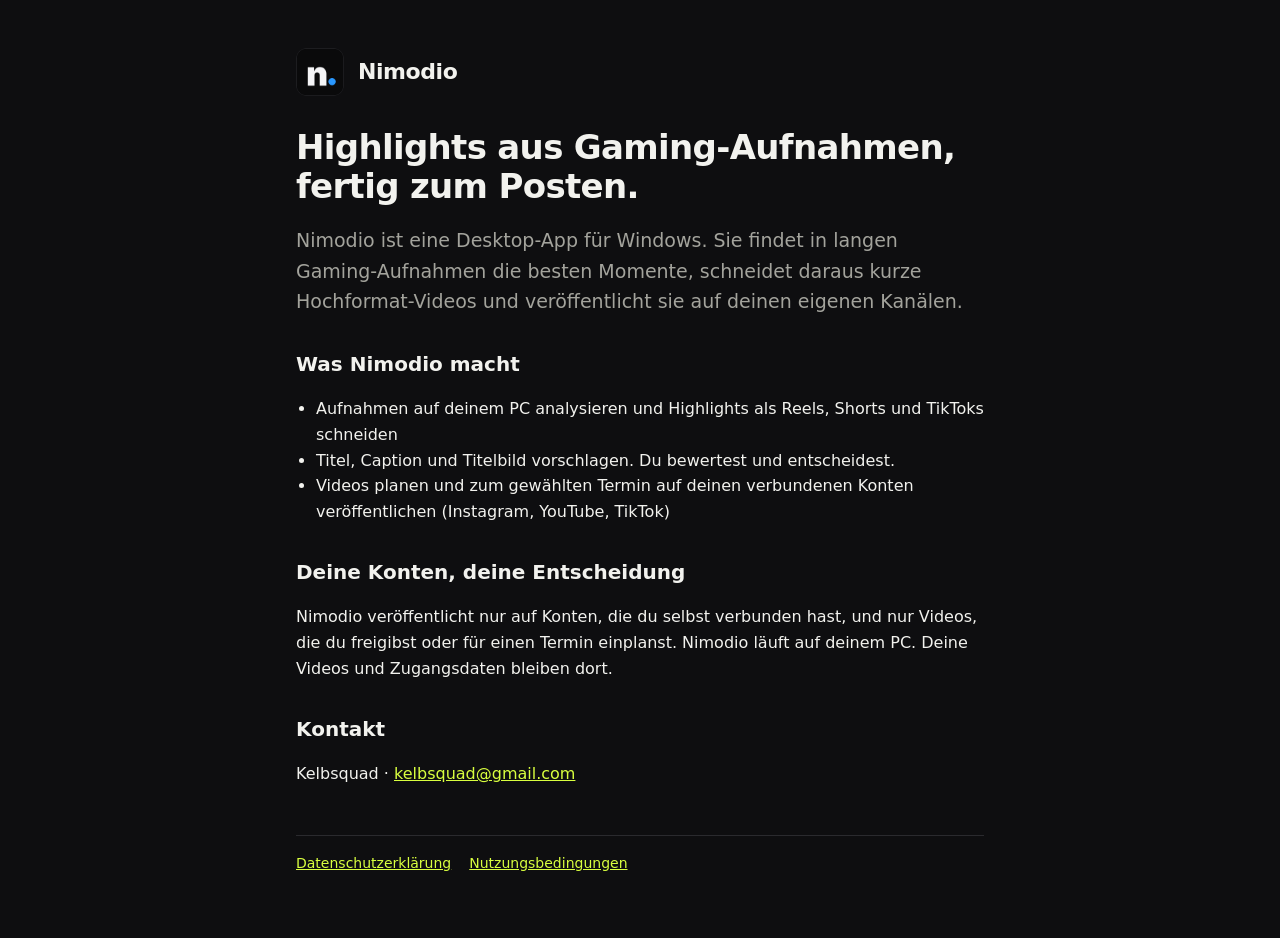
==== index.html @ 69309ca4 "Webseite von Nimodio: Startseite, Datenschutz, Nutzungsbedingungen" ====
<!doctype html>
<html lang="de">
<head>
<meta charset="utf-8">
<meta name="viewport" content="width=device-width, initial-scale=1">
<title>Nimodio</title>
<meta name="description" content="Nimodio schneidet aus Gaming-Aufnahmen kurze Highlight-Videos und veröffentlicht sie auf den eigenen Kanälen.">
<link rel="icon" href="logo.png">
<link rel="stylesheet" href="style.css">
</head>
<body>
<main>
  <header><img src="logo.png" alt=""><a href="./">Nimodio</a></header>
  <h1>Highlights aus Gaming-Aufnahmen, fertig zum Posten.</h1>
  <p class="lead">Nimodio ist eine Desktop-App für Windows. Sie findet in langen Gaming-Aufnahmen die besten Momente, schneidet daraus kurze Hochformat-Videos und veröffentlicht sie auf deinen eigenen Kanälen.</p>

  <h2>Was Nimodio macht</h2>
  <ul>
    <li>Aufnahmen auf deinem PC analysieren und Highlights als Reels, Shorts und TikToks schneiden</li>
    <li>Titel, Caption und Titelbild vorschlagen. Du bewertest und entscheidest.</li>
    <li>Videos planen und zum gewählten Termin auf deinen verbundenen Konten veröffentlichen (Instagram, YouTube, TikTok)</li>
  </ul>

  <h2>Deine Konten, deine Entscheidung</h2>
  <p>Nimodio veröffentlicht nur auf Konten, die du selbst verbunden hast, und nur Videos, die du freigibst oder für einen Termin einplanst. Nimodio läuft auf deinem PC. Deine Videos und Zugangsdaten bleiben dort.</p>

  <h2>Kontakt</h2>
  <p>Kelbsquad · <a href="mailto:kelbsquad@gmail.com">kelbsquad@gmail.com</a></p>

  <nav><a href="datenschutz.html">Datenschutzerklärung</a><a href="nutzungsbedingungen.html">Nutzungsbedingungen</a></nav>
</main>
</body>
</html>
---- style.css ----
:root { --bg: #0e0e10; --fg: #f2f2ee; --mut: #a3a39c; --acc: #d9ff3f; --line: #2a2a2e; }
* { box-sizing: border-box; }
body { margin: 0; background: var(--bg); color: var(--fg); font: 16px/1.6 system-ui, -apple-system, "Segoe UI", sans-serif; }
main { max-width: 720px; margin: 0 auto; padding: 48px 16px 64px; }
header { display: flex; align-items: center; gap: 14px; margin-bottom: 32px; }
header img { width: 48px; height: 48px; border-radius: 10px; }
header a { color: var(--fg); text-decoration: none; font-weight: 800; font-size: 22px; letter-spacing: -.02em; }
h1 { font-size: 34px; line-height: 1.15; letter-spacing: -.02em; margin: 0 0 12px; }
h2 { font-size: 20px; margin: 32px 0 8px; }
p, li { color: var(--fg); }
.mut { color: var(--mut); }
a { color: var(--acc); }
ul { padding-left: 20px; }
nav { margin-top: 48px; padding-top: 16px; border-top: 1px solid var(--line); display: flex; gap: 18px; flex-wrap: wrap; font-size: 14px; }
.lead { font-size: 19px; color: var(--mut); }
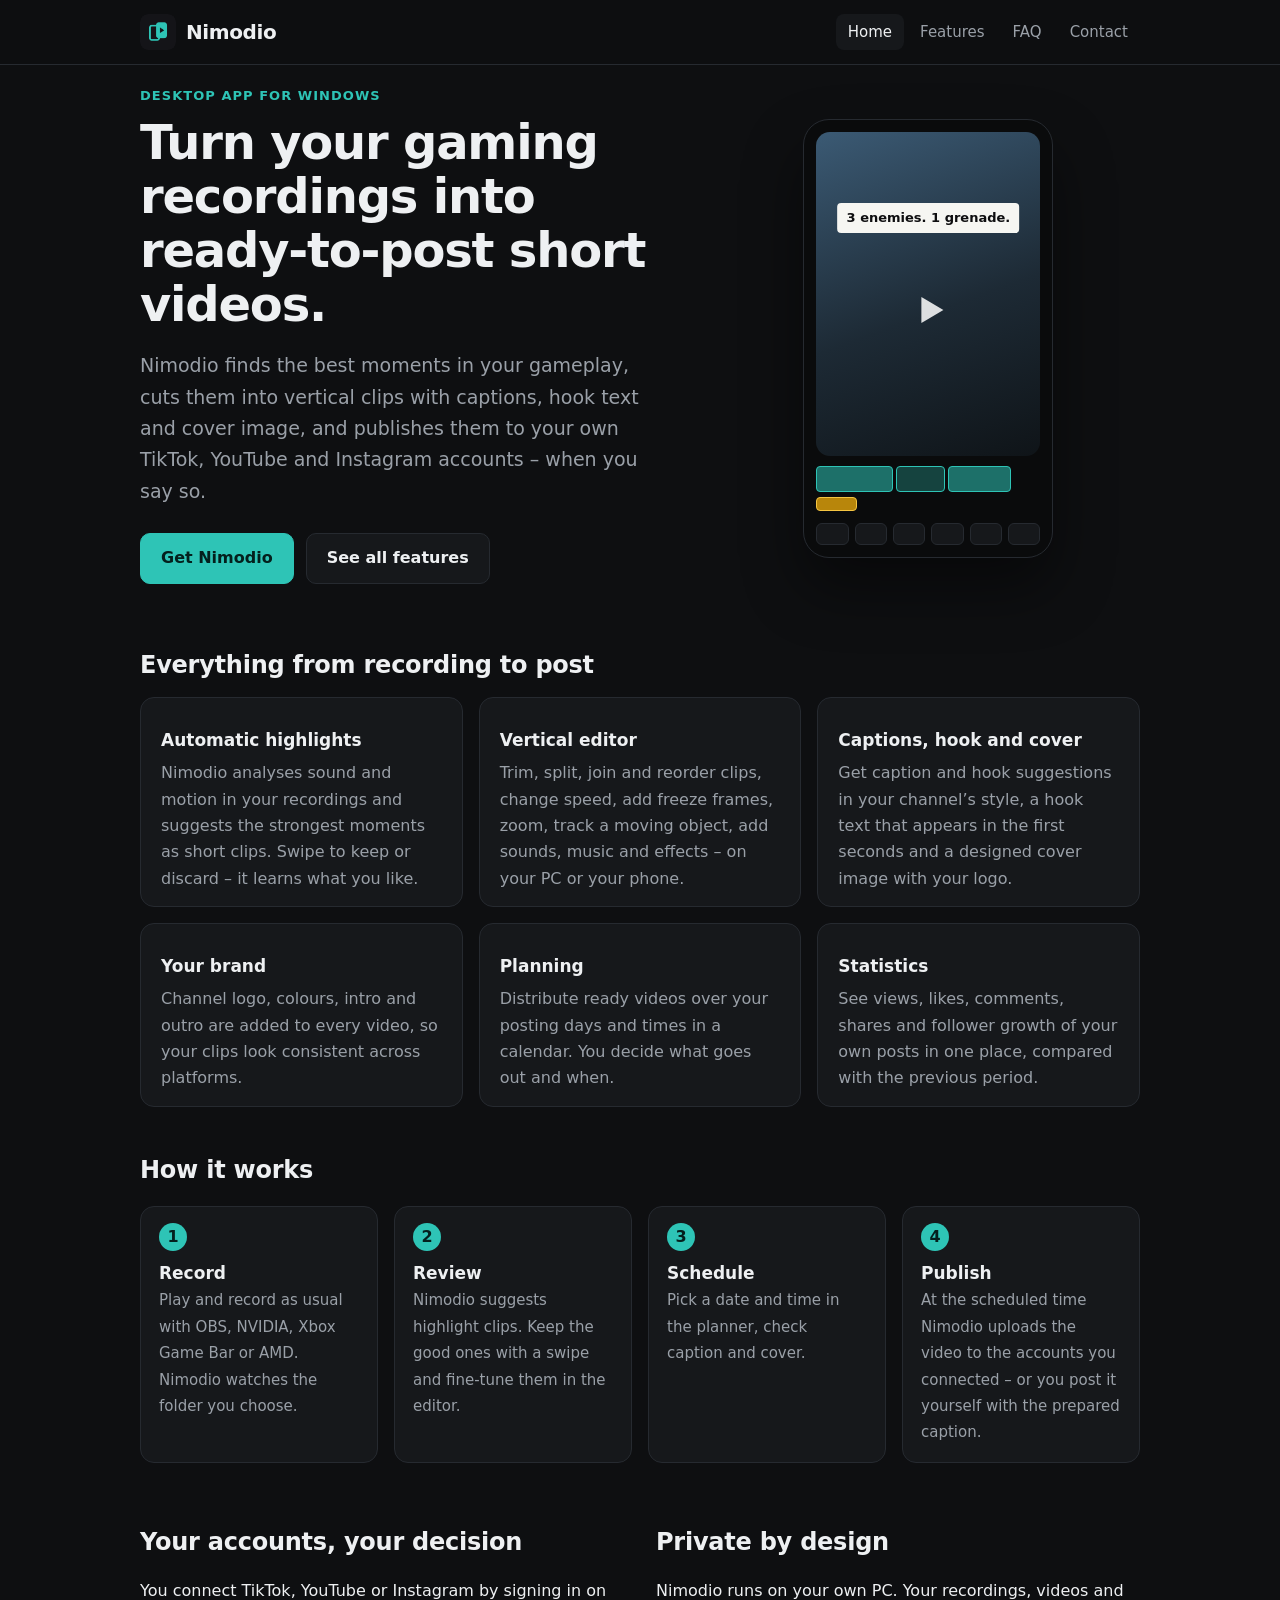
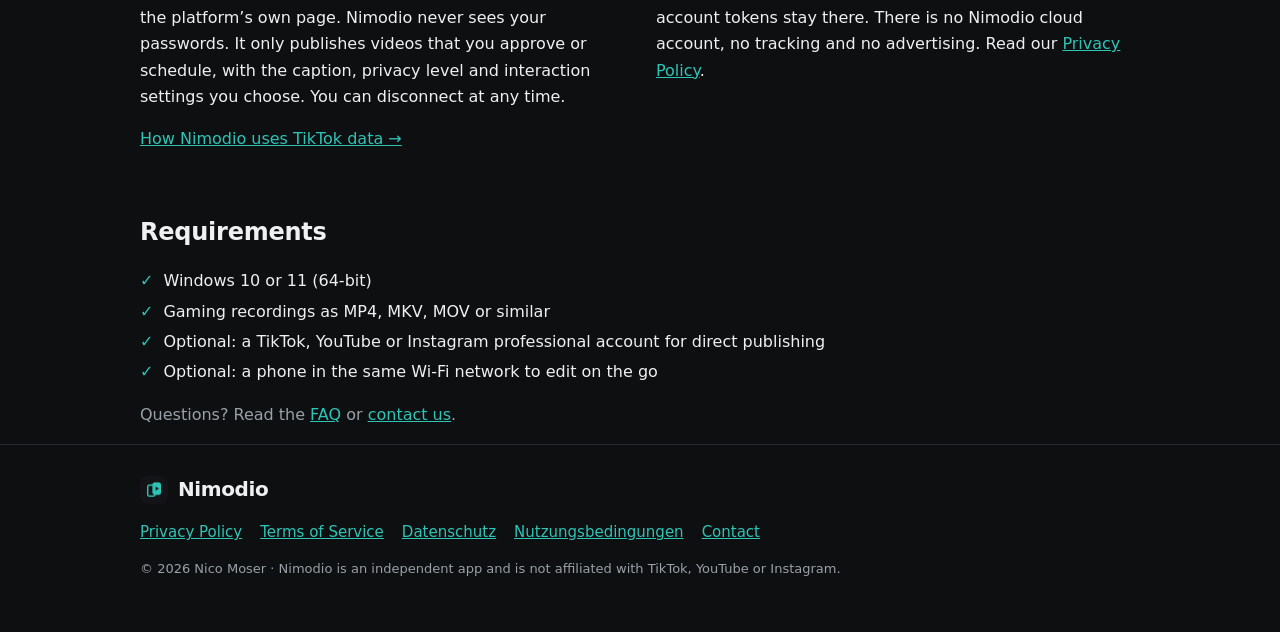
==== commit 28ad0e57: "Website: Startseite, Funktionen, FAQ, Kontakt; vollstaendige Privacy Policy und Terms (EN/DE) mit Be" ====
--- a/index.html
+++ b/index.html
@@ -1,33 +1,95 @@
 <!doctype html>
-<html lang="de">
+<html lang="en">
 <head>
 <meta charset="utf-8">
 <meta name="viewport" content="width=device-width, initial-scale=1">
-<title>Nimodio</title>
-<meta name="description" content="Nimodio schneidet aus Gaming-Aufnahmen kurze Highlight-Videos und veröffentlicht sie auf den eigenen Kanälen.">
-<link rel="icon" href="logo.png">
+<title>Nimodio – Gaming highlights to short videos</title>
+<meta name="description" content="Nimodio is a Windows desktop app that turns gaming recordings into short vertical videos and publishes them to your own TikTok, YouTube and Instagram accounts.">
+<link rel="icon" type="image/png" sizes="512x512" href="icon-512.png">
+<link rel="icon" type="image/png" sizes="32x32" href="favicon-32.png">
+<link rel="shortcut icon" href="favicon.ico">
+<link rel="apple-touch-icon" href="apple-touch-icon.png">
+<meta property="og:title" content="Nimodio – Gaming highlights to short videos">
+<meta property="og:image" content="icon-1024.png">
 <link rel="stylesheet" href="style.css">
 </head>
 <body>
-<main>
-  <header><img src="logo.png" alt=""><a href="./">Nimodio</a></header>
-  <h1>Highlights aus Gaming-Aufnahmen, fertig zum Posten.</h1>
-  <p class="lead">Nimodio ist eine Desktop-App für Windows. Sie findet in langen Gaming-Aufnahmen die besten Momente, schneidet daraus kurze Hochformat-Videos und veröffentlicht sie auf deinen eigenen Kanälen.</p>
+<header class="top"><div class="wrap">
+  <a class="brand" href="index.html"><img src="icon-512.png" alt="Nimodio app icon" width="36" height="36">Nimodio</a>
+  <nav><a href="index.html" class=on>Home</a><a href="features.html">Features</a><a href="faq.html">FAQ</a><a href="contact.html">Contact</a></nav>
+</div></header>
+<main class="wrap">
+<section class="hero">
+  <div>
+    <p class="eyebrow">Desktop app for Windows</p>
+    <h1>Turn your gaming recordings into ready-to-post short videos.</h1>
+    <p class="lead">Nimodio finds the best moments in your gameplay, cuts them into vertical clips with captions, hook text and cover image, and publishes them to your own TikTok, YouTube and Instagram accounts – when you say so.</p>
+    <div class="cta"><a class="btn pri" href="contact.html">Get Nimodio</a><a class="btn" href="features.html">See all features</a></div>
+  </div>
+  <div class="mock" aria-hidden="true">
+    <div class="screen">
+      <div class="frame"><span class="hook">3 enemies. 1 grenade.</span><span class="play"></span></div>
+      <div class="tl"><i style="width:34%"></i><i class="b" style="width:22%"></i><i style="width:28%"></i></div>
+      <div class="tl s"><i class="y" style="width:18%"></i></div>
+      <div class="tools"><b></b><b></b><b></b><b></b><b></b><b></b></div>
+    </div>
+  </div>
+</section>
 
-  <h2>Was Nimodio macht</h2>
-  <ul>
-    <li>Aufnahmen auf deinem PC analysieren und Highlights als Reels, Shorts und TikToks schneiden</li>
-    <li>Titel, Caption und Titelbild vorschlagen. Du bewertest und entscheidest.</li>
-    <li>Videos planen und zum gewählten Termin auf deinen verbundenen Konten veröffentlichen (Instagram, YouTube, TikTok)</li>
+<section>
+  <h2>Everything from recording to post</h2>
+  <div class="grid3">
+    <div class="card"><h3>Automatic highlights</h3><p>Nimodio analyses sound and motion in your recordings and suggests the strongest moments as short clips. Swipe to keep or discard – it learns what you like.</p></div>
+    <div class="card"><h3>Vertical editor</h3><p>Trim, split, join and reorder clips, change speed, add freeze frames, zoom, track a moving object, add sounds, music and effects – on your PC or your phone.</p></div>
+    <div class="card"><h3>Captions, hook and cover</h3><p>Get caption and hook suggestions in your channel’s style, a hook text that appears in the first seconds and a designed cover image with your logo.</p></div>
+    <div class="card"><h3>Your brand</h3><p>Channel logo, colours, intro and outro are added to every video, so your clips look consistent across platforms.</p></div>
+    <div class="card"><h3>Planning</h3><p>Distribute ready videos over your posting days and times in a calendar. You decide what goes out and when.</p></div>
+    <div class="card"><h3>Statistics</h3><p>See views, likes, comments, shares and follower growth of your own posts in one place, compared with the previous period.</p></div>
+  </div>
+</section>
+
+<section>
+  <h2>How it works</h2>
+  <ol class="steps">
+    <li><b>Record</b><span>Play and record as usual with OBS, NVIDIA, Xbox Game Bar or AMD. Nimodio watches the folder you choose.</span></li>
+    <li><b>Review</b><span>Nimodio suggests highlight clips. Keep the good ones with a swipe and fine-tune them in the editor.</span></li>
+    <li><b>Schedule</b><span>Pick a date and time in the planner, check caption and cover.</span></li>
+    <li><b>Publish</b><span>At the scheduled time Nimodio uploads the video to the accounts you connected – or you post it yourself with the prepared caption.</span></li>
+  </ol>
+</section>
+
+<section class="split">
+  <div>
+    <h2>Your accounts, your decision</h2>
+    <p>You connect TikTok, YouTube or Instagram by signing in on the platform’s own page. Nimodio never sees your passwords. It only publishes videos that you approve or schedule, with the caption, privacy level and interaction settings you choose. You can disconnect at any time.</p>
+    <p><a href="privacy.html#tiktok">How Nimodio uses TikTok data →</a></p>
+  </div>
+  <div>
+    <h2>Private by design</h2>
+    <p>Nimodio runs on your own PC. Your recordings, videos and account tokens stay there. There is no Nimodio cloud account, no tracking and no advertising. Read our <a href="privacy.html">Privacy Policy</a>.</p>
+  </div>
+</section>
+
+<section>
+  <h2>Requirements</h2>
+  <ul class="ticks">
+    <li>Windows 10 or 11 (64-bit)</li>
+    <li>Gaming recordings as MP4, MKV, MOV or similar</li>
+    <li>Optional: a TikTok, YouTube or Instagram professional account for direct publishing</li>
+    <li>Optional: a phone in the same Wi-Fi network to edit on the go</li>
   </ul>
+  <p class="mut">Questions? Read the <a href="faq.html">FAQ</a> or <a href="contact.html">contact us</a>.</p>
+</section>
 
-  <h2>Deine Konten, deine Entscheidung</h2>
-  <p>Nimodio veröffentlicht nur auf Konten, die du selbst verbunden hast, und nur Videos, die du freigibst oder für einen Termin einplanst. Nimodio läuft auf deinem PC. Deine Videos und Zugangsdaten bleiben dort.</p>
-
-  <h2>Kontakt</h2>
-  <p>Kelbsquad · <a href="mailto:kelbsquad@gmail.com">kelbsquad@gmail.com</a></p>
-
-  <nav><a href="datenschutz.html">Datenschutzerklärung</a><a href="nutzungsbedingungen.html">Nutzungsbedingungen</a></nav>
 </main>
+<footer><div class="wrap">
+  <div class="brand"><img src="icon-512.png" alt="" width="28" height="28">Nimodio</div>
+  <div class="links">
+    <a href="privacy.html">Privacy Policy</a><a href="terms.html">Terms of Service</a>
+    <a href="datenschutz.html">Datenschutz</a><a href="nutzungsbedingungen.html">Nutzungsbedingungen</a>
+    <a href="contact.html">Contact</a>
+  </div>
+  <p class="mut">© 2026 Nico Moser · Nimodio is an independent app and is not affiliated with TikTok, YouTube or Instagram.</p>
+</div></footer>
 </body>
 </html>
--- a/style.css
+++ b/style.css
@@ -1,15 +1,83 @@
-:root { --bg: #0e0e10; --fg: #f2f2ee; --mut: #a3a39c; --acc: #d9ff3f; --line: #2a2a2e; }
+:root { --bg: #0e0f11; --panel: #16181b; --fg: #eef0f2; --mut: #9aa0a8; --acc: #2ec4b6; --acc-ink: #04201d; --line: #262a30; }
 * { box-sizing: border-box; }
-body { margin: 0; background: var(--bg); color: var(--fg); font: 16px/1.6 system-ui, -apple-system, "Segoe UI", sans-serif; }
-main { max-width: 720px; margin: 0 auto; padding: 48px 16px 64px; }
-header { display: flex; align-items: center; gap: 14px; margin-bottom: 32px; }
-header img { width: 48px; height: 48px; border-radius: 10px; }
-header a { color: var(--fg); text-decoration: none; font-weight: 800; font-size: 22px; letter-spacing: -.02em; }
-h1 { font-size: 34px; line-height: 1.15; letter-spacing: -.02em; margin: 0 0 12px; }
-h2 { font-size: 20px; margin: 32px 0 8px; }
+html { scroll-behavior: smooth; }
+body { margin: 0; background: var(--bg); color: var(--fg); font: 16px/1.65 system-ui, -apple-system, "Segoe UI", Roboto, sans-serif; }
+.wrap { max-width: 1040px; margin: 0 auto; padding: 0 20px; }
+a { color: var(--acc); }
+img { display: block; }
+
+header.top { position: sticky; top: 0; z-index: 5; background: rgba(14, 15, 17, .92); backdrop-filter: blur(8px); border-bottom: 1px solid var(--line); }
+header.top .wrap { display: flex; align-items: center; justify-content: space-between; height: 64px; gap: 16px; }
+.brand { display: flex; align-items: center; gap: 10px; color: var(--fg); text-decoration: none; font-weight: 800; font-size: 20px; letter-spacing: -.02em; }
+.brand img { border-radius: 8px; }
+header nav { display: flex; gap: 4px; flex-wrap: wrap; }
+header nav a { color: var(--mut); text-decoration: none; padding: 6px 12px; border-radius: 8px; font-size: 15px; }
+header nav a:hover, header nav a.on { color: var(--fg); background: var(--panel); }
+
+main { padding: 48px 20px 72px; }
+main.doc { max-width: 780px; }
+h1 { font-size: 40px; line-height: 1.12; letter-spacing: -.025em; margin: 0 0 14px; }
+h2 { font-size: 24px; letter-spacing: -.01em; margin: 44px 0 12px; }
+h3 { font-size: 17px; margin: 22px 0 6px; }
+.doc h2 { font-size: 21px; margin-top: 36px; }
 p, li { color: var(--fg); }
+ul, ol { padding-left: 22px; }
+li { margin: 4px 0; }
 .mut { color: var(--mut); }
-a { color: var(--acc); }
-ul { padding-left: 20px; }
-nav { margin-top: 48px; padding-top: 16px; border-top: 1px solid var(--line); display: flex; gap: 18px; flex-wrap: wrap; font-size: 14px; }
-.lead { font-size: 19px; color: var(--mut); }
+.lead { font-size: 19px; color: var(--mut); max-width: 640px; }
+.eyebrow { color: var(--acc); font-weight: 600; text-transform: uppercase; letter-spacing: .08em; font-size: 13px; margin: 0 0 10px; }
+code { background: var(--panel); padding: 1px 6px; border-radius: 4px; font-size: 14px; }
+.callout { background: var(--panel); border: 1px solid var(--line); border-left: 3px solid var(--acc); border-radius: 10px; padding: 6px 20px; margin: 22px 0; }
+
+.hero { display: grid; grid-template-columns: 1.25fr 1fr; gap: 48px; align-items: center; padding: 20px 0 10px; }
+.hero h1 { font-size: 48px; }
+.cta { display: flex; gap: 12px; flex-wrap: wrap; margin: 26px 0 8px; }
+.btn { display: inline-block; padding: 11px 20px; border-radius: 10px; border: 1px solid var(--line); color: var(--fg); text-decoration: none; font-weight: 600; background: var(--panel); }
+.btn.pri { background: var(--acc); border-color: var(--acc); color: var(--acc-ink); }
+
+.mock { display: flex; justify-content: center; }
+.screen { width: 250px; background: #0a0b0c; border: 1px solid var(--line); border-radius: 26px; padding: 12px; box-shadow: 0 30px 60px rgba(0, 0, 0, .45); }
+.frame { position: relative; aspect-ratio: 9 / 13; border-radius: 14px; background: linear-gradient(160deg, #3b5a74, #1d2a35 55%, #0f1418); overflow: hidden; }
+.frame .hook { position: absolute; left: 50%; top: 22%; transform: translateX(-50%); background: #f6f6f2; color: #0e0e10; font-weight: 800; font-size: 13px; padding: 4px 9px; border-radius: 4px; white-space: nowrap; }
+.frame .play { position: absolute; left: 50%; top: 55%; width: 0; height: 0; transform: translate(-30%, -50%); border-left: 22px solid rgba(255, 255, 255, .85); border-top: 13px solid transparent; border-bottom: 13px solid transparent; }
+.tl { display: flex; gap: 3px; margin-top: 10px; height: 26px; }
+.tl i { display: block; border-radius: 4px; background: rgba(46, 196, 182, .55); border: 1px solid var(--acc); }
+.tl i.b { background: rgba(46, 196, 182, .3); }
+.tl.s { height: 14px; margin-top: 5px; }
+.tl i.y { background: #b8860b; border-color: #f5c542; }
+.tools { display: grid; grid-template-columns: repeat(6, 1fr); gap: 6px; margin-top: 12px; }
+.tools b { height: 22px; border-radius: 6px; background: var(--panel); border: 1px solid var(--line); }
+
+.grid3 { display: grid; grid-template-columns: repeat(3, 1fr); gap: 16px; }
+.card { background: var(--panel); border: 1px solid var(--line); border-radius: 14px; padding: 6px 20px 14px; }
+.card p { color: var(--mut); margin: 4px 0 0; }
+.steps { list-style: none; padding: 0; display: grid; grid-template-columns: repeat(4, 1fr); gap: 16px; counter-reset: s; }
+.steps li { background: var(--panel); border: 1px solid var(--line); border-radius: 14px; padding: 16px 18px; counter-increment: s; margin: 0; }
+.steps li::before { content: counter(s); display: inline-grid; place-items: center; width: 28px; height: 28px; border-radius: 50%; background: var(--acc); color: var(--acc-ink); font-weight: 800; margin-bottom: 8px; }
+.steps b { display: block; font-size: 17px; }
+.steps span { color: var(--mut); font-size: 15px; }
+.split { display: grid; grid-template-columns: 1fr 1fr; gap: 32px; }
+.ticks { list-style: none; padding: 0; }
+.ticks li::before { content: "✓"; color: var(--acc); font-weight: 800; margin-right: 10px; }
+
+details { background: var(--panel); border: 1px solid var(--line); border-radius: 12px; padding: 4px 18px; margin: 10px 0; }
+summary { cursor: pointer; font-weight: 600; padding: 10px 0; }
+details p { margin-top: 0; color: var(--mut); }
+
+footer { border-top: 1px solid var(--line); padding: 28px 0 40px; }
+footer .links { display: flex; gap: 18px; flex-wrap: wrap; margin: 14px 0 8px; font-size: 15px; }
+footer .mut { font-size: 13px; }
+
+@media (max-width: 820px) {
+  .hero, .split { grid-template-columns: 1fr; }
+  .grid3 { grid-template-columns: 1fr; }
+  .steps { grid-template-columns: 1fr 1fr; }
+  h1, .hero h1 { font-size: 32px; }
+  header nav a { padding: 6px 8px; font-size: 14px; }
+}
+@media (max-width: 480px) { .steps { grid-template-columns: 1fr; } header.top .wrap { height: auto; padding: 10px 20px; flex-direction: column; align-items: flex-start; gap: 6px; } }
+
+/* callback.html (Instagram-Anmeldung) hat noch den alten, schlichten Kopf */
+main > header:not(.top) { display: flex; align-items: center; gap: 14px; margin-bottom: 32px; }
+main > header:not(.top) img { width: 48px; height: 48px; border-radius: 10px; }
+main > header:not(.top) a { color: var(--fg); text-decoration: none; font-weight: 800; font-size: 22px; }
